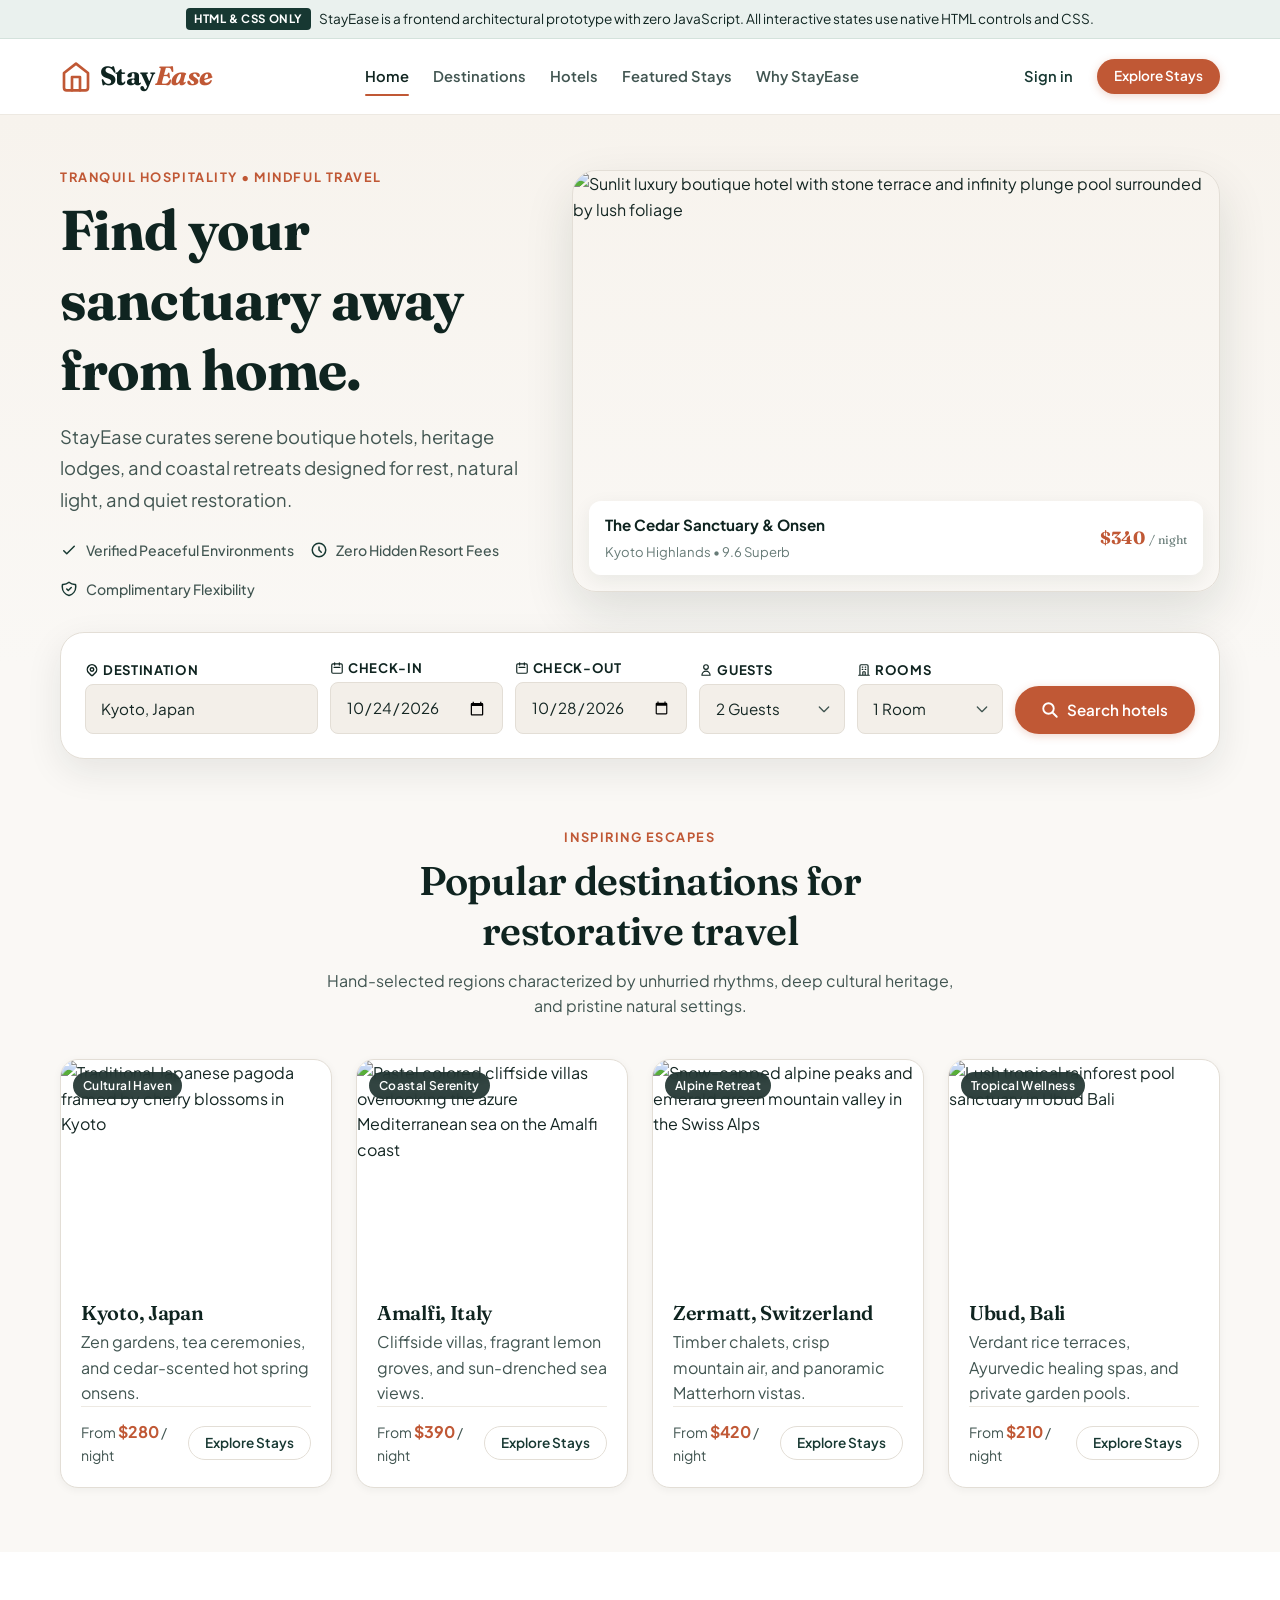
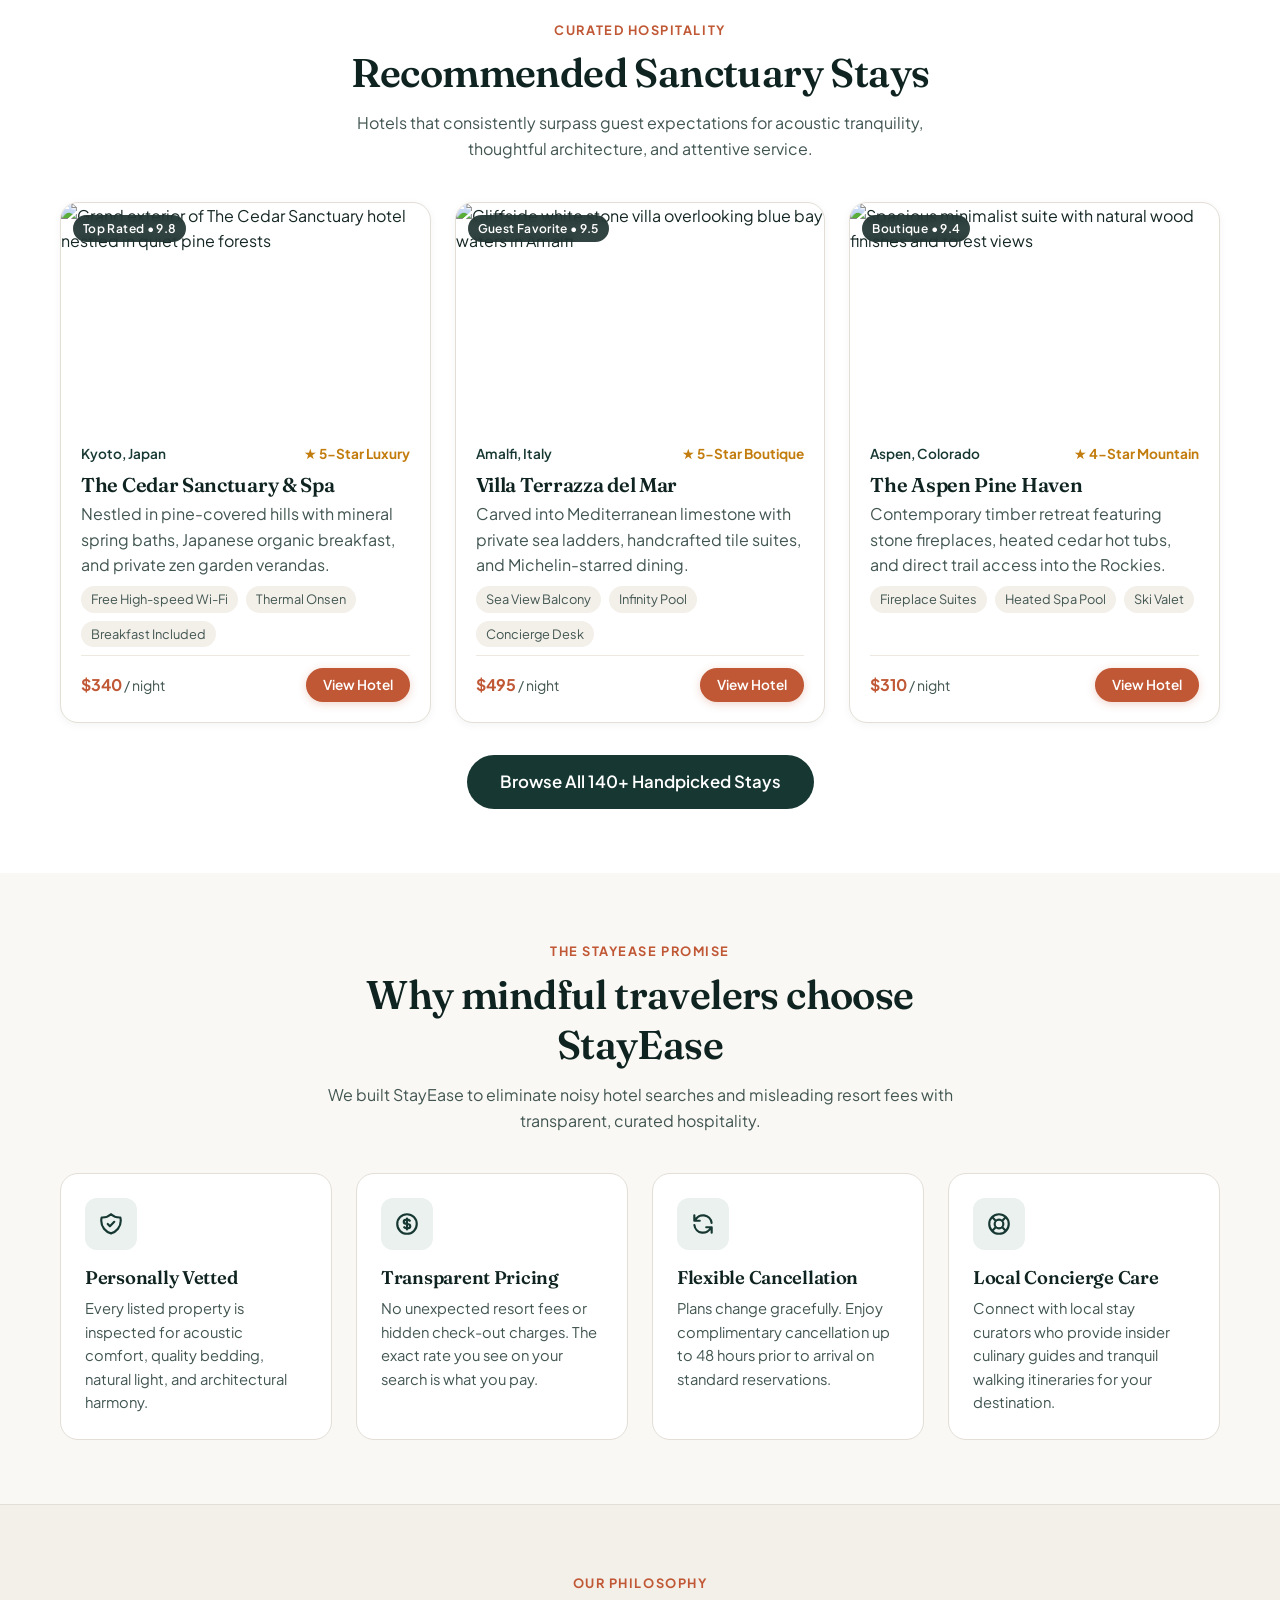
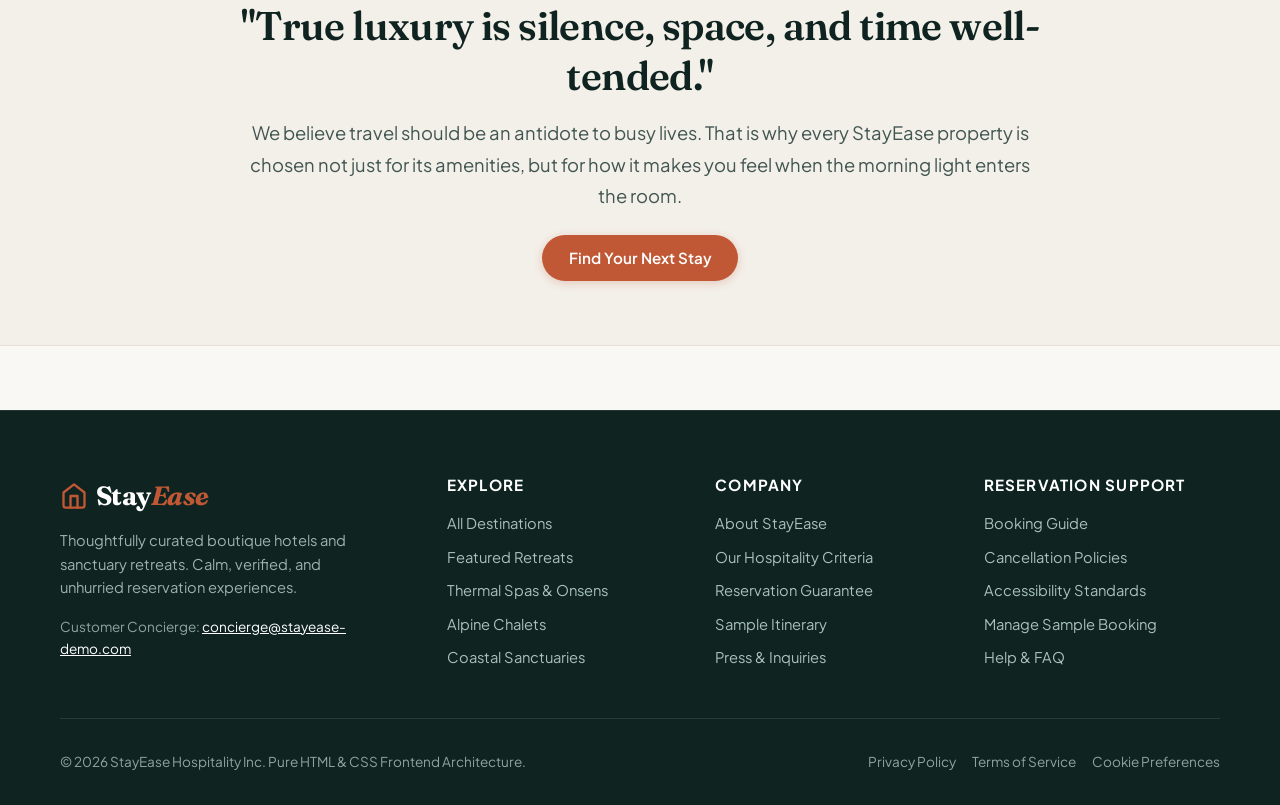
==== index.html @ 13022358 "Initial commit" ====
<!DOCTYPE html>
<html lang="en">
<head>
  <meta charset="UTF-8">
  <meta name="viewport" content="width=device-width, initial-scale=1.0">
  <title>StayEase | Handcrafted Hotel Reservations &amp; Sanctuary Stays</title>
  <meta name="description" content="Discover handpicked boutique hotels and tranquil retreats worldwide with StayEase. Transparent pricing, serene spaces, and effortless booking.">
  <link rel="stylesheet" href="styles.css">
</head>
<body>

  <!-- Static Prototype Demonstration Banner -->
  <aside class="demo-banner" aria-label="Prototype announcement">
    <div class="demo-banner-content">
      <span class="demo-tag">HTML &amp; CSS Only</span>
      <span>StayEase is a frontend architectural prototype with zero JavaScript. All interactive states use native HTML controls and CSS.</span>
    </div>
  </aside>

  <!-- Site Header -->
  <header class="site-header">
    <div class="container header-container">
      <a href="index.html" class="brand-logo" aria-label="StayEase Home">
        <svg xmlns="http://www.w3.org/2000/svg" viewBox="0 0 24 24" fill="none" stroke="currentColor" stroke-width="2" stroke-linecap="round" stroke-linejoin="round" aria-hidden="true">
          <path d="M3 9l9-7 9 7v11a2 2 0 0 1-2 2H5a2 2 0 0 1-2-2z"></path>
          <polyline points="9 22 9 12 15 12 15 22"></polyline>
        </svg>
        <span>Stay<span>Ease</span></span>
      </a>

      <nav class="site-nav" aria-label="Main Navigation">
        <a href="index.html" class="active" aria-current="page">Home</a>
        <a href="results.html">Destinations</a>
        <a href="results.html">Hotels</a>
        <a href="#popular-stays">Featured Stays</a>
        <a href="#why-stayease">Why StayEase</a>
      </nav>

      <div class="header-actions">
        <a href="#signin" class="sign-in-link">Sign in</a>
        <a href="results.html" class="btn btn-primary btn-sm">Explore Stays</a>
      </div>
    </div>
  </header>

  <main id="main-content">
    <!-- Hero Section -->
    <section class="hero" aria-labelledby="hero-title">
      <div class="container">
        <div class="hero-grid">
          <div class="hero-content">
            <span class="eyebrow">Tranquil Hospitality &bull; Mindful Travel</span>
            <h1 id="hero-title">Find your sanctuary away from home.</h1>
            <p class="lead">
              StayEase curates serene boutique hotels, heritage lodges, and coastal retreats designed for rest, natural light, and quiet restoration.
            </p>

            <div class="hero-badges">
              <div class="hero-badge-item">
                <svg xmlns="http://www.w3.org/2000/svg" fill="none" viewBox="0 0 24 24" stroke="currentColor" stroke-width="2" aria-hidden="true">
                  <path stroke-linecap="round" stroke-linejoin="round" d="M5 13l4 4L19 7" />
                </svg>
                <span>Verified Peaceful Environments</span>
              </div>
              <div class="hero-badge-item">
                <svg xmlns="http://www.w3.org/2000/svg" fill="none" viewBox="0 0 24 24" stroke="currentColor" stroke-width="2" aria-hidden="true">
                  <path stroke-linecap="round" stroke-linejoin="round" d="M12 8v4l3 3m6-3a9 9 0 11-18 0 9 9 0 0118 0z" />
                </svg>
                <span>Zero Hidden Resort Fees</span>
              </div>
              <div class="hero-badge-item">
                <svg xmlns="http://www.w3.org/2000/svg" fill="none" viewBox="0 0 24 24" stroke="currentColor" stroke-width="2" aria-hidden="true">
                  <path stroke-linecap="round" stroke-linejoin="round" d="M9 12l2 2 4-4m5.618-4.016A11.955 11.955 0 0112 2.944a11.955 11.955 0 01-8.618 3.04A12.02 12.02 0 003 9c0 5.591 3.824 10.29 9 11.622 5.176-1.332 9-6.03 9-11.622 0-1.042-.133-2.052-.382-3.016z" />
                </svg>
                <span>Complimentary Flexibility</span>
              </div>
            </div>
          </div>

          <div class="hero-media">
            <figure class="hero-image-frame">
              <img src="https://images.unsplash.com/photo-1566073771259-6a8506099945?auto=format&fit=crop&w=1200&q=80" alt="Sunlit luxury boutique hotel with stone terrace and infinity plunge pool surrounded by lush foliage" width="800" height="520">
              <figcaption class="hero-image-card">
                <div>
                  <strong>The Cedar Sanctuary &amp; Onsen</strong>
                  <span>Kyoto Highlands &bull; 9.6 Superb</span>
                </div>
                <div class="price">
                  $340 <small style="font-size: 0.75rem; font-weight: normal; color: var(--color-text-muted);">/ night</small>
                </div>
              </figcaption>
            </figure>
          </div>
        </div>
      </div>
    </section>

    <!-- Search Form Widget -->
    <section class="container search-widget-wrapper" aria-label="Hotel search">
      <div class="search-box">
        <form action="results.html" method="get">
          <div class="search-form-grid">
            
            <!-- Destination Field -->
            <div class="form-group">
              <label for="search-destination">
                <svg width="14" height="14" fill="none" stroke="currentColor" viewBox="0 0 24 24" aria-hidden="true">
                  <path stroke-linecap="round" stroke-linejoin="round" stroke-width="2.5" d="M17.657 16.657L13.414 20.9a1.998 1.998 0 01-2.827 0l-4.244-4.243a8 8 0 1111.314 0z"/>
                  <path stroke-linecap="round" stroke-linejoin="round" stroke-width="2.5" d="M15 11a3 3 0 11-6 0 3 3 0 016 0z"/>
                </svg>
                Destination
              </label>
              <input type="text" id="search-destination" name="destination" class="form-control" placeholder="e.g. Kyoto, Japan" value="Kyoto, Japan" required>
            </div>

            <!-- Check-in Date -->
            <div class="form-group">
              <label for="search-checkin">
                <svg width="14" height="14" fill="none" stroke="currentColor" viewBox="0 0 24 24" aria-hidden="true">
                  <path stroke-linecap="round" stroke-linejoin="round" stroke-width="2" d="M8 7V3m8 4V3m-9 8h10M5 21h14a2 2 0 002-2V7a2 2 0 00-2-2H5a2 2 0 00-2 2v12a2 2 0 002 2z"/>
                </svg>
                Check-in
              </label>
              <input type="date" id="search-checkin" name="checkin" class="form-control" value="2026-10-24" required>
            </div>

            <!-- Check-out Date -->
            <div class="form-group">
              <label for="search-checkout">
                <svg width="14" height="14" fill="none" stroke="currentColor" viewBox="0 0 24 24" aria-hidden="true">
                  <path stroke-linecap="round" stroke-linejoin="round" stroke-width="2" d="M8 7V3m8 4V3m-9 8h10M5 21h14a2 2 0 002-2V7a2 2 0 00-2-2H5a2 2 0 00-2 2v12a2 2 0 002 2z"/>
                </svg>
                Check-out
              </label>
              <input type="date" id="search-checkout" name="checkout" class="form-control" value="2026-10-28" required>
            </div>

            <!-- Guests -->
            <div class="form-group">
              <label for="search-guests">
                <svg width="14" height="14" fill="none" stroke="currentColor" viewBox="0 0 24 24" aria-hidden="true">
                  <path stroke-linecap="round" stroke-linejoin="round" stroke-width="2" d="M16 7a4 4 0 11-8 0 4 4 0 018 0zM12 14a7 7 0 00-7 7h14a7 7 0 00-7-7z"/>
                </svg>
                Guests
              </label>
              <select id="search-guests" name="guests" class="form-control">
                <option value="1">1 Guest</option>
                <option value="2" selected>2 Guests</option>
                <option value="3">3 Guests</option>
                <option value="4">4+ Guests</option>
              </select>
            </div>

            <!-- Rooms -->
            <div class="form-group">
              <label for="search-rooms">
                <svg width="14" height="14" fill="none" stroke="currentColor" viewBox="0 0 24 24" aria-hidden="true">
                  <path stroke-linecap="round" stroke-linejoin="round" stroke-width="2" d="M19 21V5a2 2 0 00-2-2H7a2 2 0 00-2 2v16m14 0h2m-2 0h-5m-9 0H3m2 0h5M9 7h1m-1 4h1m4-4h1m-1 4h1m-5 10v-5a1 1 0 011-1h2a1 1 0 011 1v5m-4 0h4"/>
                </svg>
                Rooms
              </label>
              <select id="search-rooms" name="rooms" class="form-control">
                <option value="1" selected>1 Room</option>
                <option value="2">2 Rooms</option>
                <option value="3">3+ Rooms</option>
              </select>
            </div>

            <!-- Submit CTA -->
            <div class="form-group">
              <span class="sr-only">Submit Search</span>
              <button type="submit" class="btn btn-primary btn-block" style="height: 48px;">
                <svg width="18" height="18" fill="none" stroke="currentColor" viewBox="0 0 24 24" aria-hidden="true">
                  <path stroke-linecap="round" stroke-linejoin="round" stroke-width="2.5" d="M21 21l-6-6m2-5a7 7 0 11-14 0 7 7 0 0114 0z"/>
                </svg>
                <span>Search hotels</span>
              </button>
            </div>

          </div>
        </form>
      </div>
    </section>

    <!-- Featured Destinations Section -->
    <section class="section" aria-labelledby="destinations-title">
      <div class="container">
        <header class="section-header">
          <span class="eyebrow">Inspiring Escapes</span>
          <h2 id="destinations-title">Popular destinations for restorative travel</h2>
          <p>Hand-selected regions characterized by unhurried rhythms, deep cultural heritage, and pristine natural settings.</p>
        </header>

        <div class="cards-grid-4">
          <!-- Destination 1: Kyoto -->
          <article class="destination-card">
            <div class="destination-card-media">
              <img src="https://images.unsplash.com/photo-1503899036084-c55cdd92da26?auto=format&fit=crop&w=700&q=80" alt="Traditional Japanese pagoda framed by cherry blossoms in Kyoto" loading="lazy">
              <span class="badge-tag">Cultural Haven</span>
            </div>
            <div class="destination-card-body">
              <h3>Kyoto, Japan</h3>
              <p>Zen gardens, tea ceremonies, and cedar-scented hot spring onsens.</p>
              <div class="destination-card-meta">
                <span class="avg-price">From <strong>$280</strong> / night</span>
                <a href="results.html" class="btn btn-outline btn-sm">Explore Stays</a>
              </div>
            </div>
          </article>

          <!-- Destination 2: Amalfi Coast -->
          <article class="destination-card">
            <div class="destination-card-media">
              <img src="https://images.unsplash.com/photo-1533105079780-92b9be482077?auto=format&fit=crop&w=700&q=80" alt="Pastel colored cliffside villas overlooking the azure Mediterranean sea on the Amalfi coast" loading="lazy">
              <span class="badge-tag">Coastal Serenity</span>
            </div>
            <div class="destination-card-body">
              <h3>Amalfi, Italy</h3>
              <p>Cliffside villas, fragrant lemon groves, and sun-drenched sea views.</p>
              <div class="destination-card-meta">
                <span class="avg-price">From <strong>$390</strong> / night</span>
                <a href="results.html" class="btn btn-outline btn-sm">Explore Stays</a>
              </div>
            </div>
          </article>

          <!-- Destination 3: Swiss Alps -->
          <article class="destination-card">
            <div class="destination-card-media">
              <img src="https://images.unsplash.com/photo-1530122037265-a5f1f91d3b99?auto=format&fit=crop&w=700&q=80" alt="Snow-capped alpine peaks and emerald green mountain valley in the Swiss Alps" loading="lazy">
              <span class="badge-tag">Alpine Retreat</span>
            </div>
            <div class="destination-card-body">
              <h3>Zermatt, Switzerland</h3>
              <p>Timber chalets, crisp mountain air, and panoramic Matterhorn vistas.</p>
              <div class="destination-card-meta">
                <span class="avg-price">From <strong>$420</strong> / night</span>
                <a href="results.html" class="btn btn-outline btn-sm">Explore Stays</a>
              </div>
            </div>
          </article>

          <!-- Destination 4: Bali -->
          <article class="destination-card">
            <div class="destination-card-media">
              <img src="https://images.unsplash.com/photo-1537996194471-e657df975ab4?auto=format&fit=crop&w=700&q=80" alt="Lush tropical rainforest pool sanctuary in Ubud Bali" loading="lazy">
              <span class="badge-tag">Tropical Wellness</span>
            </div>
            <div class="destination-card-body">
              <h3>Ubud, Bali</h3>
              <p>Verdant rice terraces, Ayurvedic healing spas, and private garden pools.</p>
              <div class="destination-card-meta">
                <span class="avg-price">From <strong>$210</strong> / night</span>
                <a href="results.html" class="btn btn-outline btn-sm">Explore Stays</a>
              </div>
            </div>
          </article>
        </div>
      </div>
    </section>

    <!-- Popular Stays Section -->
    <section class="section" id="popular-stays" style="background-color: var(--color-surface);" aria-labelledby="stays-title">
      <div class="container">
        <header class="section-header">
          <span class="eyebrow">Curated Hospitality</span>
          <h2 id="stays-title">Recommended Sanctuary Stays</h2>
          <p>Hotels that consistently surpass guest expectations for acoustic tranquility, thoughtful architecture, and attentive service.</p>
        </header>

        <div class="cards-grid">
          <!-- Hotel 1 -->
          <article class="destination-card">
            <div class="destination-card-media">
              <img src="https://images.unsplash.com/photo-1542314831-068cd1dbfeeb?auto=format&fit=crop&w=800&q=80" alt="Grand exterior of The Cedar Sanctuary hotel nestled in quiet pine forests" loading="lazy">
              <span class="badge-tag">Top Rated &bull; 9.8</span>
            </div>
            <div class="destination-card-body">
              <div style="display: flex; justify-content: space-between; align-items: baseline; margin-bottom: 0.5rem;">
                <span style="font-size: 0.85rem; color: var(--color-brand-primary); font-weight: 600;">Kyoto, Japan</span>
                <span style="font-size: 0.85rem; color: var(--color-star); font-weight: 700;">&#9733; 5-Star Luxury</span>
              </div>
              <h3>The Cedar Sanctuary &amp; Spa</h3>
              <p>Nestled in pine-covered hills with mineral spring baths, Japanese organic breakfast, and private zen garden verandas.</p>
              <div class="amenities-pills">
                <span class="amenity-pill">Free High-speed Wi-Fi</span>
                <span class="amenity-pill">Thermal Onsen</span>
                <span class="amenity-pill">Breakfast Included</span>
              </div>
              <div class="destination-card-meta">
                <span class="avg-price"><strong>$340</strong> / night</span>
                <a href="hotel.html" class="btn btn-primary btn-sm">View Hotel</a>
              </div>
            </div>
          </article>

          <!-- Hotel 2 -->
          <article class="destination-card">
            <div class="destination-card-media">
              <img src="https://images.unsplash.com/photo-1571896349842-33c89424de2d?auto=format&fit=crop&w=800&q=80" alt="Cliffside white stone villa overlooking blue bay waters in Amalfi" loading="lazy">
              <span class="badge-tag">Guest Favorite &bull; 9.5</span>
            </div>
            <div class="destination-card-body">
              <div style="display: flex; justify-content: space-between; align-items: baseline; margin-bottom: 0.5rem;">
                <span style="font-size: 0.85rem; color: var(--color-brand-primary); font-weight: 600;">Amalfi, Italy</span>
                <span style="font-size: 0.85rem; color: var(--color-star); font-weight: 700;">&#9733; 5-Star Boutique</span>
              </div>
              <h3>Villa Terrazza del Mar</h3>
              <p>Carved into Mediterranean limestone with private sea ladders, handcrafted tile suites, and Michelin-starred dining.</p>
              <div class="amenities-pills">
                <span class="amenity-pill">Sea View Balcony</span>
                <span class="amenity-pill">Infinity Pool</span>
                <span class="amenity-pill">Concierge Desk</span>
              </div>
              <div class="destination-card-meta">
                <span class="avg-price"><strong>$495</strong> / night</span>
                <a href="hotel.html" class="btn btn-primary btn-sm">View Hotel</a>
              </div>
            </div>
          </article>

          <!-- Hotel 3 -->
          <article class="destination-card">
            <div class="destination-card-media">
              <img src="https://images.unsplash.com/photo-1582719478250-c89cae4dc85b?auto=format&fit=crop&w=800&q=80" alt="Spacious minimalist suite with natural wood finishes and forest views" loading="lazy">
              <span class="badge-tag">Boutique &bull; 9.4</span>
            </div>
            <div class="destination-card-body">
              <div style="display: flex; justify-content: space-between; align-items: baseline; margin-bottom: 0.5rem;">
                <span style="font-size: 0.85rem; color: var(--color-brand-primary); font-weight: 600;">Aspen, Colorado</span>
                <span style="font-size: 0.85rem; color: var(--color-star); font-weight: 700;">&#9733; 4-Star Mountain</span>
              </div>
              <h3>The Aspen Pine Haven</h3>
              <p>Contemporary timber retreat featuring stone fireplaces, heated cedar hot tubs, and direct trail access into the Rockies.</p>
              <div class="amenities-pills">
                <span class="amenity-pill">Fireplace Suites</span>
                <span class="amenity-pill">Heated Spa Pool</span>
                <span class="amenity-pill">Ski Valet</span>
              </div>
              <div class="destination-card-meta">
                <span class="avg-price"><strong>$310</strong> / night</span>
                <a href="hotel.html" class="btn btn-primary btn-sm">View Hotel</a>
              </div>
            </div>
          </article>
        </div>

        <div style="text-align: center; margin-top: var(--space-8);">
          <a href="results.html" class="btn btn-forest btn-lg">Browse All 140+ Handpicked Stays</a>
        </div>
      </div>
    </section>

    <!-- Why Book with StayEase Section -->
    <section class="section" id="why-stayease" aria-labelledby="why-title">
      <div class="container">
        <header class="section-header">
          <span class="eyebrow">The StayEase Promise</span>
          <h2 id="why-title">Why mindful travelers choose StayEase</h2>
          <p>We built StayEase to eliminate noisy hotel searches and misleading resort fees with transparent, curated hospitality.</p>
        </header>

        <div class="feature-grid">
          <!-- Feature 1 -->
          <div class="feature-card">
            <div class="feature-icon-wrapper" aria-hidden="true">
              <svg xmlns="http://www.w3.org/2000/svg" fill="none" viewBox="0 0 24 24" stroke="currentColor">
                <path stroke-linecap="round" stroke-linejoin="round" stroke-width="2" d="M9 12l2 2 4-4m5.618-4.016A11.955 11.955 0 0112 2.944a11.955 11.955 0 01-8.618 3.04A12.02 12.02 0 003 9c0 5.591 3.824 10.29 9 11.622 5.176-1.332 9-6.03 9-11.622 0-1.042-.133-2.052-.382-3.016z" />
              </svg>
            </div>
            <h3>Personally Vetted</h3>
            <p>Every listed property is inspected for acoustic comfort, quality bedding, natural light, and architectural harmony.</p>
          </div>

          <!-- Feature 2 -->
          <div class="feature-card">
            <div class="feature-icon-wrapper" aria-hidden="true">
              <svg xmlns="http://www.w3.org/2000/svg" fill="none" viewBox="0 0 24 24" stroke="currentColor">
                <path stroke-linecap="round" stroke-linejoin="round" stroke-width="2" d="M12 8c-1.657 0-3 .895-3 2s1.343 2 3 2 3 .895 3 2-1.343 2-3 2m0-8c1.11 0 2.08.402 2.599 1M12 8V7m0 1v8m0 0v1m0-1c-1.11 0-2.08-.402-2.599-1M21 12a9 9 0 11-18 0 9 9 0 0118 0z" />
              </svg>
            </div>
            <h3>Transparent Pricing</h3>
            <p>No unexpected resort fees or hidden check-out charges. The exact rate you see on your search is what you pay.</p>
          </div>

          <!-- Feature 3 -->
          <div class="feature-card">
            <div class="feature-icon-wrapper" aria-hidden="true">
              <svg xmlns="http://www.w3.org/2000/svg" fill="none" viewBox="0 0 24 24" stroke="currentColor">
                <path stroke-linecap="round" stroke-linejoin="round" stroke-width="2" d="M4 4v5h.582m15.356 2A8.001 8.001 0 004.582 9m0 0H9m11 11v-5h-.581m0 0a8.003 8.003 0 01-15.357-2m15.357 2H15" />
              </svg>
            </div>
            <h3>Flexible Cancellation</h3>
            <p>Plans change gracefully. Enjoy complimentary cancellation up to 48 hours prior to arrival on standard reservations.</p>
          </div>

          <!-- Feature 4 -->
          <div class="feature-card">
            <div class="feature-icon-wrapper" aria-hidden="true">
              <svg xmlns="http://www.w3.org/2000/svg" fill="none" viewBox="0 0 24 24" stroke="currentColor">
                <path stroke-linecap="round" stroke-linejoin="round" stroke-width="2" d="M18.364 5.636l-3.536 3.536m0 5.656l3.536 3.536M9.172 9.172L5.636 5.636m3.536 9.192l-3.536 3.536M21 12a9 9 0 11-18 0 9 9 0 0118 0zm-5 0a4 4 0 11-8 0 4 4 0 018 0z" />
              </svg>
            </div>
            <h3>Local Concierge Care</h3>
            <p>Connect with local stay curators who provide insider culinary guides and tranquil walking itineraries for your destination.</p>
          </div>
        </div>
      </div>
    </section>

    <!-- Travel Philosophy Banner -->
    <section class="section" style="background-color: var(--color-surface-subtle); border-top: 1px solid var(--color-border); border-bottom: 1px solid var(--color-border);">
      <div class="container container-narrow" style="text-align: center;">
        <span class="eyebrow">Our Philosophy</span>
        <h2 style="margin-bottom: var(--space-4);">"True luxury is silence, space, and time well-tended."</h2>
        <p class="lead" style="margin-bottom: var(--space-6);">
          We believe travel should be an antidote to busy lives. That is why every StayEase property is chosen not just for its amenities, but for how it makes you feel when the morning light enters the room.
        </p>
        <a href="results.html" class="btn btn-primary">Find Your Next Stay</a>
      </div>
    </section>

  </main>

  <!-- Site Footer -->
  <footer class="site-footer">
    <div class="container">
      <div class="footer-grid">
        <!-- Brand Summary -->
        <div class="footer-brand">
          <a href="index.html" class="brand-logo" style="color: #fff;">
            <svg xmlns="http://www.w3.org/2000/svg" viewBox="0 0 24 24" fill="none" stroke="currentColor" stroke-width="2" stroke-linecap="round" stroke-linejoin="round" style="width:28px; height:28px; color: var(--color-accent);" aria-hidden="true">
              <path d="M3 9l9-7 9 7v11a2 2 0 0 1-2 2H5a2 2 0 0 1-2-2z"></path>
              <polyline points="9 22 9 12 15 12 15 22"></polyline>
            </svg>
            <span>Stay<span>Ease</span></span>
          </a>
          <p>Thoughtfully curated boutique hotels and sanctuary retreats. Calm, verified, and unhurried reservation experiences.</p>
          <div style="margin-top: 1rem; font-size: 0.85rem; color: #8ea5a0;">
            Customer Concierge: <a href="mailto:concierge@stayease-demo.com" style="color: #fff; text-decoration: underline;">concierge@stayease-demo.com</a>
          </div>
        </div>

        <!-- Navigation Columns -->
        <div class="footer-col">
          <h4>Explore</h4>
          <ul class="footer-links">
            <li><a href="results.html">All Destinations</a></li>
            <li><a href="hotel.html">Featured Retreats</a></li>
            <li><a href="results.html">Thermal Spas &amp; Onsens</a></li>
            <li><a href="results.html">Alpine Chalets</a></li>
            <li><a href="results.html">Coastal Sanctuaries</a></li>
          </ul>
        </div>

        <div class="footer-col">
          <h4>Company</h4>
          <ul class="footer-links">
            <li><a href="index.html#why-stayease">About StayEase</a></li>
            <li><a href="index.html#why-stayease">Our Hospitality Criteria</a></li>
            <li><a href="reservation.html">Reservation Guarantee</a></li>
            <li><a href="confirmation.html">Sample Itinerary</a></li>
            <li><a href="mailto:press@stayease-demo.com">Press &amp; Inquiries</a></li>
          </ul>
        </div>

        <div class="footer-col">
          <h4>Reservation Support</h4>
          <ul class="footer-links">
            <li><a href="reservation.html">Booking Guide</a></li>
            <li><a href="hotel.html#policies">Cancellation Policies</a></li>
            <li><a href="#accessibility">Accessibility Standards</a></li>
            <li><a href="confirmation.html">Manage Sample Booking</a></li>
            <li><a href="#help">Help &amp; FAQ</a></li>
          </ul>
        </div>
      </div>

      <div class="footer-bottom">
        <div>
          &copy; 2026 StayEase Hospitality Inc. Pure HTML &amp; CSS Frontend Architecture.
        </div>
        <ul class="footer-bottom-links">
          <li><a href="#privacy">Privacy Policy</a></li>
          <li><a href="#terms">Terms of Service</a></li>
          <li><a href="#cookies">Cookie Preferences</a></li>
        </ul>
      </div>
    </div>
  </footer>

</body>
</html>
---- styles.css ----
/* ==========================================================================
   StayEase Hotel Reservation Website
   Design System & Master Stylesheet (HTML & CSS Only - Zero JavaScript)
   ========================================================================== */

/* --------------------------------------------------------------------------
   1. Google Fonts & CSS Custom Properties
   -------------------------------------------------------------------------- */
@import url('https://fonts.googleapis.com/css2?family=Fraunces:ital,opsz,wght@0,9..144,400;0,9..144,600;0,9..144,700;1,9..144,400&family=Plus+Jakarta+Sans:wght@400;500;600;700&display=swap');

:root {
  /* Brand Palette - Contemporary Warm Hospitality */
  --color-bg: #faf8f5;
  --color-surface: #ffffff;
  --color-surface-subtle: #f3efe9;
  --color-surface-hover: #ede8e0;
  
  /* Text & Primary Brand Colors (Deep Forest Slate) */
  --color-brand-primary: #173832;
  --color-brand-deep: #0f2420;
  --color-brand-light: #2a584f;
  --color-brand-soft: #eaf1ee;
  
  --color-text-primary: #142623;
  --color-text-secondary: #415551;
  --color-text-muted: #677b77;
  --color-text-inverse: #ffffff;
  
  /* Inviting Warm Accent (Terracotta Clay) */
  --color-accent: #c05835;
  --color-accent-hover: #a54625;
  --color-accent-active: #8b371b;
  --color-accent-soft: #fbf2ec;
  --color-accent-border: #f0cfc2;
  
  /* Utility & Functional Colors */
  --color-border: #e3ded6;
  --color-border-subtle: #ede9e2;
  --color-border-strong: #c8c2b7;
  
  --color-star: #c27d0e;
  --color-star-bg: #fdf5e6;
  --color-success: #1e6d42;
  --color-success-bg: #edf8f1;
  --color-info: #1b536b;
  --color-info-bg: #eef6fa;
  
  /* Typography Tokens */
  --font-serif: 'Fraunces', Georgia, serif;
  --font-sans: 'Plus Jakarta Sans', system-ui, -apple-system, BlinkMacSystemFont, "Segoe UI", Roboto, sans-serif;
  
  /* Spacing Scale */
  --space-1: 0.25rem;  /* 4px */
  --space-2: 0.5rem;   /* 8px */
  --space-3: 0.75rem;  /* 12px */
  --space-4: 1rem;     /* 16px */
  --space-5: 1.25rem;  /* 20px */
  --space-6: 1.5rem;   /* 24px */
  --space-8: 2rem;     /* 32px */
  --space-10: 2.5rem;  /* 40px */
  --space-12: 3rem;    /* 48px */
  --space-16: 4rem;    /* 64px */
  --space-20: 5rem;    /* 80px */
  
  /* Border Radii */
  --radius-xs: 4px;
  --radius-sm: 8px;
  --radius-md: 12px;
  --radius-lg: 18px;
  --radius-xl: 24px;
  --radius-pill: 9999px;
  
  /* Shadows */
  --shadow-xs: 0 1px 2px rgba(19, 38, 35, 0.04);
  --shadow-sm: 0 2px 8px rgba(19, 38, 35, 0.05);
  --shadow-md: 0 6px 20px rgba(19, 38, 35, 0.07);
  --shadow-lg: 0 12px 36px rgba(19, 38, 35, 0.09);
  --shadow-xl: 0 20px 50px rgba(19, 38, 35, 0.12);
  
  /* Transitions */
  --transition-fast: 150ms cubic-bezier(0.4, 0, 0.2, 1);
  --transition-normal: 250ms cubic-bezier(0.4, 0, 0.2, 1);
  --transition-bounce: 300ms cubic-bezier(0.34, 1.56, 0.64, 1);
  
  /* Container widths */
  --container-max: 1200px;
  --container-narrow: 840px;
}

/* --------------------------------------------------------------------------
   2. Reset & Base HTML Styling
   -------------------------------------------------------------------------- */
*, *::before, *::after {
  box-sizing: border-box;
  margin: 0;
  padding: 0;
}

html {
  font-family: var(--font-sans);
  font-size: 16px;
  line-height: 1.6;
  color: var(--color-text-primary);
  background-color: var(--color-bg);
  scroll-behavior: smooth;
  -webkit-font-smoothing: antialiased;
  -moz-osx-font-smoothing: grayscale;
}

body {
  min-height: 100vh;
  display: flex;
  flex-direction: column;
  overflow-x: hidden;
}

main {
  flex: 1 0 auto;
}

img, svg {
  display: block;
  max-width: 100%;
  height: auto;
}

a {
  color: inherit;
  text-decoration: none;
  transition: color var(--transition-fast);
}

button, input, select, textarea {
  font: inherit;
  color: inherit;
}

/* Accessible Keyboard Focus Indicators */
:focus-visible {
  outline: 3px solid var(--color-brand-light);
  outline-offset: 3px;
  border-radius: var(--radius-xs);
}

/* Screen Reader Utility */
.sr-only {
  position: absolute;
  width: 1px;
  height: 1px;
  padding: 0;
  margin: -1px;
  overflow: hidden;
  clip: rect(0, 0, 0, 0);
  white-space: nowrap;
  border-width: 0;
}

/* --------------------------------------------------------------------------
   3. Typography Utilities & Headings
   -------------------------------------------------------------------------- */
h1, h2, h3, h4 {
  font-family: var(--font-serif);
  color: var(--color-brand-deep);
  font-weight: 600;
  line-height: 1.25;
  letter-spacing: -0.015em;
}

h1 {
  font-size: clamp(2.2rem, 4vw + 1rem, 3.5rem);
  font-weight: 700;
}

h2 {
  font-size: clamp(1.75rem, 2.5vw + 0.5rem, 2.5rem);
}

h3 {
  font-size: clamp(1.25rem, 1.5vw + 0.5rem, 1.75rem);
}

h4 {
  font-size: 1.15rem;
}

p {
  color: var(--color-text-secondary);
  font-size: 1rem;
}

.lead {
  font-size: 1.15rem;
  line-height: 1.7;
  color: var(--color-text-secondary);
}

.text-muted {
  color: var(--color-text-muted);
}

.eyebrow {
  display: inline-block;
  font-family: var(--font-sans);
  font-size: 0.8rem;
  font-weight: 700;
  text-transform: uppercase;
  letter-spacing: 0.12em;
  color: var(--color-accent);
  margin-bottom: var(--space-2);
}

/* --------------------------------------------------------------------------
   4. Layout Containers
   -------------------------------------------------------------------------- */
.container {
  width: 100%;
  max-width: var(--container-max);
  margin-left: auto;
  margin-right: auto;
  padding-left: var(--space-5);
  padding-right: var(--space-5);
}

.container-narrow {
  width: 100%;
  max-width: var(--container-narrow);
  margin-left: auto;
  margin-right: auto;
  padding-left: var(--space-5);
  padding-right: var(--space-5);
}

.section {
  padding-top: var(--space-12);
  padding-bottom: var(--space-12);
}

@media (min-width: 768px) {
  .section {
    padding-top: var(--space-16);
    padding-bottom: var(--space-16);
  }
}

.section-header {
  text-align: center;
  max-width: 640px;
  margin: 0 auto var(--space-10);
}

.section-header h2 {
  margin-bottom: var(--space-3);
}

/* --------------------------------------------------------------------------
   5. Buttons & Links
   -------------------------------------------------------------------------- */
.btn {
  display: inline-flex;
  align-items: center;
  justify-content: center;
  gap: var(--space-2);
  padding: 0.8rem 1.6rem;
  font-family: var(--font-sans);
  font-size: 0.95rem;
  font-weight: 600;
  line-height: 1.2;
  border-radius: var(--radius-pill);
  border: 1px solid transparent;
  cursor: pointer;
  text-align: center;
  white-space: nowrap;
  transition: all var(--transition-fast);
  text-decoration: none;
}

.btn-primary {
  background-color: var(--color-accent);
  color: var(--color-text-inverse);
  box-shadow: 0 2px 8px rgba(192, 88, 53, 0.25);
}

.btn-primary:hover {
  background-color: var(--color-accent-hover);
  box-shadow: 0 4px 14px rgba(192, 88, 53, 0.35);
  transform: translateY(-1px);
}

.btn-primary:active {
  background-color: var(--color-accent-active);
  transform: translateY(0);
}

.btn-forest {
  background-color: var(--color-brand-primary);
  color: var(--color-text-inverse);
}

.btn-forest:hover {
  background-color: var(--color-brand-deep);
  transform: translateY(-1px);
}

.btn-outline {
  background-color: transparent;
  border-color: var(--color-border);
  color: var(--color-brand-primary);
}

.btn-outline:hover {
  background-color: var(--color-surface-subtle);
  border-color: var(--color-brand-primary);
  color: var(--color-brand-primary);
}

.btn-sm {
  padding: 0.5rem 1rem;
  font-size: 0.85rem;
}

.btn-lg {
  padding: 1rem 2rem;
  font-size: 1.05rem;
}

.btn-block {
  width: 100%;
}

/* --------------------------------------------------------------------------
   6. Prototype Demonstration Notice Banner
   -------------------------------------------------------------------------- */
.demo-banner {
  background-color: var(--color-brand-soft);
  border-bottom: 1px solid #d4e2dc;
  padding: var(--space-2) var(--space-4);
  font-size: 0.85rem;
  color: var(--color-brand-deep);
  text-align: center;
}

.demo-banner-content {
  display: flex;
  align-items: center;
  justify-content: center;
  gap: var(--space-2);
  flex-wrap: wrap;
}

.demo-tag {
  display: inline-block;
  background-color: var(--color-brand-primary);
  color: #fff;
  font-weight: 700;
  font-size: 0.72rem;
  padding: 2px 8px;
  border-radius: var(--radius-xs);
  text-transform: uppercase;
  letter-spacing: 0.05em;
}

/* --------------------------------------------------------------------------
   7. Site Header & Navigation
   -------------------------------------------------------------------------- */
.site-header {
  background-color: var(--color-surface);
  border-bottom: 1px solid var(--color-border-subtle);
  position: sticky;
  top: 0;
  z-index: 100;
  backdrop-filter: blur(8px);
}

.header-container {
  display: flex;
  align-items: center;
  justify-content: space-between;
  padding-top: var(--space-4);
  padding-bottom: var(--space-4);
  gap: var(--space-4);
  flex-wrap: wrap;
}

.brand-logo {
  display: flex;
  align-items: center;
  gap: var(--space-2);
  font-family: var(--font-serif);
  font-size: 1.65rem;
  font-weight: 700;
  color: var(--color-brand-deep);
  text-decoration: none;
  letter-spacing: -0.02em;
}

.brand-logo svg {
  width: 32px;
  height: 32px;
  color: var(--color-accent);
}

.brand-logo span span {
  color: var(--color-accent);
  font-style: italic;
  font-family: var(--font-serif);
}

.site-nav {
  display: flex;
  align-items: center;
  gap: var(--space-6);
  flex-wrap: wrap;
}

.site-nav a {
  font-weight: 600;
  font-size: 0.92rem;
  color: var(--color-text-secondary);
  padding: var(--space-1) 0;
  position: relative;
}

.site-nav a:hover {
  color: var(--color-brand-deep);
}

.site-nav a.active {
  color: var(--color-brand-deep);
}

.site-nav a.active::after {
  content: '';
  position: absolute;
  bottom: -4px;
  left: 0;
  right: 0;
  height: 2px;
  background-color: var(--color-accent);
  border-radius: var(--radius-pill);
}

.header-actions {
  display: flex;
  align-items: center;
  gap: var(--space-3);
  flex-wrap: wrap;
}

.header-actions .sign-in-link {
  font-weight: 600;
  font-size: 0.92rem;
  color: var(--color-brand-primary);
  padding: var(--space-2) var(--space-3);
}

.header-actions .sign-in-link:hover {
  color: var(--color-accent);
}

/* --------------------------------------------------------------------------
   8. Hero Section & Booking Bar
   -------------------------------------------------------------------------- */
.hero {
  position: relative;
  background: linear-gradient(180deg, #f7f3ed 0%, var(--color-bg) 100%);
  padding: var(--space-12) 0 var(--space-16);
  overflow: hidden;
}

.hero-grid {
  display: grid;
  grid-template-columns: 1fr;
  gap: var(--space-8);
  align-items: center;
}

@media (min-width: 992px) {
  .hero-grid {
    grid-template-columns: 1.15fr 0.85fr;
    gap: var(--space-10);
  }
}

.hero-content h1 {
  margin-bottom: var(--space-4);
  color: var(--color-brand-deep);
}

.hero-content p {
  margin-bottom: var(--space-6);
  font-size: 1.15rem;
}

.hero-badges {
  display: flex;
  gap: var(--space-4);
  flex-wrap: wrap;
  margin-top: var(--space-6);
}

.hero-badge-item {
  display: flex;
  align-items: center;
  gap: var(--space-2);
  font-size: 0.88rem;
  font-weight: 500;
  color: var(--color-text-secondary);
}

.hero-badge-item svg {
  width: 18px;
  height: 18px;
  color: var(--color-brand-primary);
}

.hero-image-frame {
  position: relative;
  border-radius: var(--radius-xl);
  overflow: hidden;
  box-shadow: var(--shadow-xl);
  border: 1px solid var(--color-border);
}

.hero-image-frame img {
  width: 100%;
  height: 420px;
  object-fit: cover;
  transition: transform 0.6s ease;
}

.hero-image-frame:hover img {
  transform: scale(1.03);
}

.hero-image-card {
  position: absolute;
  bottom: var(--space-4);
  left: var(--space-4);
  right: var(--space-4);
  background: rgba(255, 255, 255, 0.94);
  backdrop-filter: blur(10px);
  padding: var(--space-3) var(--space-4);
  border-radius: var(--radius-md);
  box-shadow: var(--shadow-md);
  display: flex;
  align-items: center;
  justify-content: space-between;
}

.hero-image-card strong {
  display: block;
  font-size: 0.95rem;
  color: var(--color-brand-deep);
}

.hero-image-card span {
  font-size: 0.82rem;
  color: var(--color-text-muted);
}

.hero-image-card .price {
  font-family: var(--font-serif);
  font-weight: 700;
  font-size: 1.1rem;
  color: var(--color-accent);
}

/* --------------------------------------------------------------------------
   9. Native HTML Search Bar Widget
   -------------------------------------------------------------------------- */
.search-widget-wrapper {
  margin-top: calc(-1 * var(--space-8));
  position: relative;
  z-index: 10;
}

.search-box {
  background-color: var(--color-surface);
  border-radius: var(--radius-xl);
  padding: var(--space-6);
  box-shadow: var(--shadow-lg);
  border: 1px solid var(--color-border);
}

.search-form-grid {
  display: grid;
  grid-template-columns: 1fr;
  gap: var(--space-4);
  align-items: end;
}

@media (min-width: 600px) {
  .search-form-grid {
    grid-template-columns: repeat(2, 1fr);
  }
}

@media (min-width: 1024px) {
  .search-form-grid {
    grid-template-columns: 1.6fr 1.1fr 1.1fr 1fr 1fr auto;
    gap: var(--space-3);
  }
}

.form-group {
  display: flex;
  flex-direction: column;
  gap: var(--space-1);
}

.form-group label {
  font-size: 0.82rem;
  font-weight: 700;
  color: var(--color-brand-deep);
  text-transform: uppercase;
  letter-spacing: 0.05em;
  display: flex;
  align-items: center;
  gap: var(--space-1);
}

.form-control {
  width: 100%;
  padding: 0.75rem 0.95rem;
  font-size: 0.95rem;
  background-color: var(--color-surface-subtle);
  border: 1px solid var(--color-border);
  border-radius: var(--radius-sm);
  color: var(--color-text-primary);
  transition: all var(--transition-fast);
}

.form-control:focus {
  background-color: var(--color-surface);
  border-color: var(--color-brand-primary);
  box-shadow: 0 0 0 3px rgba(23, 56, 50, 0.12);
  outline: none;
}

.form-control::placeholder {
  color: var(--color-text-muted);
}

/* Native select styling */
select.form-control {
  appearance: none;
  background-image: url("data:image/svg+xml,%3Csvg xmlns='http://www.w3.org/2000/svg' fill='none' viewBox='0 0 24 24' stroke='%23415551'%3E%3Cpath stroke-linecap='round' stroke-linejoin='round' stroke-width='2' d='M19 9l-7 7-7-7'%3E%3C/path%3E%3C/svg%3E");
  background-repeat: no-repeat;
  background-position: right 0.75rem center;
  background-size: 1rem;
  padding-right: 2.2rem;
  cursor: pointer;
}

/* --------------------------------------------------------------------------
   10. Destinations & Cards Grid
   -------------------------------------------------------------------------- */
.cards-grid {
  display: grid;
  grid-template-columns: 1fr;
  gap: var(--space-6);
}

@media (min-width: 640px) {
  .cards-grid {
    grid-template-columns: repeat(2, 1fr);
  }
}

@media (min-width: 1024px) {
  .cards-grid {
    grid-template-columns: repeat(3, 1fr);
  }
}

.cards-grid-4 {
  display: grid;
  grid-template-columns: 1fr;
  gap: var(--space-6);
}

@media (min-width: 640px) {
  .cards-grid-4 {
    grid-template-columns: repeat(2, 1fr);
  }
}

@media (min-width: 1024px) {
  .cards-grid-4 {
    grid-template-columns: repeat(4, 1fr);
  }
}

.destination-card {
  position: relative;
  border-radius: var(--radius-lg);
  overflow: hidden;
  box-shadow: var(--shadow-sm);
  border: 1px solid var(--color-border);
  background-color: var(--color-surface);
  transition: transform var(--transition-normal), box-shadow var(--transition-normal);
  display: flex;
  flex-direction: column;
}

.destination-card:hover {
  transform: translateY(-4px);
  box-shadow: var(--shadow-lg);
}

.destination-card-media {
  position: relative;
  height: 220px;
  overflow: hidden;
}

.destination-card-media img {
  width: 100%;
  height: 100%;
  object-fit: cover;
  transition: transform 0.5s ease;
}

.destination-card:hover .destination-card-media img {
  transform: scale(1.05);
}

.badge-tag {
  position: absolute;
  top: var(--space-3);
  left: var(--space-3);
  background-color: rgba(15, 36, 32, 0.85);
  backdrop-filter: blur(4px);
  color: #fff;
  font-size: 0.75rem;
  font-weight: 600;
  padding: 4px 10px;
  border-radius: var(--radius-pill);
  letter-spacing: 0.03em;
}

.destination-card-body {
  padding: var(--space-5);
  display: flex;
  flex-direction: column;
  flex-grow: 1;
}

.destination-card-body h3 {
  font-size: 1.25rem;
  margin-bottom: var(--space-1);
}

.destination-card-meta {
  display: flex;
  align-items: center;
  justify-content: space-between;
  margin-top: auto;
  padding-top: var(--space-3);
  border-top: 1px solid var(--color-border-subtle);
}

.destination-card-meta .avg-price {
  font-size: 0.88rem;
  color: var(--color-text-secondary);
}

.destination-card-meta .avg-price strong {
  color: var(--color-accent);
  font-size: 1rem;
}

/* --------------------------------------------------------------------------
   11. Why Book With StayEase Features
   -------------------------------------------------------------------------- */
.feature-grid {
  display: grid;
  grid-template-columns: 1fr;
  gap: var(--space-6);
}

@media (min-width: 640px) {
  .feature-grid {
    grid-template-columns: repeat(2, 1fr);
  }
}

@media (min-width: 1024px) {
  .feature-grid {
    grid-template-columns: repeat(4, 1fr);
  }
}

.feature-card {
  background-color: var(--color-surface);
  border: 1px solid var(--color-border);
  border-radius: var(--radius-lg);
  padding: var(--space-6);
  text-align: left;
  transition: transform var(--transition-fast), border-color var(--transition-fast);
}

.feature-card:hover {
  transform: translateY(-2px);
  border-color: var(--color-border-strong);
}

.feature-icon-wrapper {
  width: 52px;
  height: 52px;
  background-color: var(--color-brand-soft);
  color: var(--color-brand-primary);
  border-radius: var(--radius-md);
  display: flex;
  align-items: center;
  justify-content: center;
  margin-bottom: var(--space-4);
}

.feature-icon-wrapper svg {
  width: 26px;
  height: 26px;
}

.feature-card h3 {
  font-size: 1.15rem;
  margin-bottom: var(--space-2);
}

.feature-card p {
  font-size: 0.92rem;
  line-height: 1.6;
}

/* --------------------------------------------------------------------------
   12. Search Results Page Layout
   -------------------------------------------------------------------------- */
.results-header-bar {
  background-color: var(--color-surface);
  border-bottom: 1px solid var(--color-border);
  padding: var(--space-5) 0;
}

.results-meta-row {
  display: flex;
  align-items: center;
  justify-content: space-between;
  gap: var(--space-4);
  flex-wrap: wrap;
}

.results-summary-text h1 {
  font-size: 1.65rem;
  margin-bottom: var(--space-1);
}

.search-chips {
  display: flex;
  gap: var(--space-2);
  flex-wrap: wrap;
  align-items: center;
}

.chip {
  display: inline-flex;
  align-items: center;
  gap: var(--space-1);
  background-color: var(--color-surface-subtle);
  border: 1px solid var(--color-border);
  border-radius: var(--radius-pill);
  padding: 4px 12px;
  font-size: 0.82rem;
  font-weight: 500;
  color: var(--color-text-secondary);
}

.results-layout {
  display: grid;
  grid-template-columns: 1fr;
  gap: var(--space-8);
  margin-top: var(--space-8);
  align-items: start;
}

@media (min-width: 900px) {
  .results-layout {
    grid-template-columns: 280px 1fr;
  }
}

/* Filter Sidebar Styles */
.filters-sidebar {
  background-color: var(--color-surface);
  border: 1px solid var(--color-border);
  border-radius: var(--radius-lg);
  padding: var(--space-5);
  box-shadow: var(--shadow-xs);
}

.filter-mobile-summary {
  display: none;
}

/* Collapsible filters on mobile via <details> */
details.filter-accordion summary {
  display: flex;
  align-items: center;
  justify-content: space-between;
  padding: var(--space-3) 0;
  font-weight: 700;
  font-size: 0.95rem;
  color: var(--color-brand-deep);
  cursor: pointer;
  list-style: none;
  user-select: none;
}

details.filter-accordion summary::-webkit-details-marker {
  display: none;
}

details.filter-accordion summary::after {
  content: '+';
  font-size: 1.25rem;
  line-height: 1;
  color: var(--color-brand-primary);
  transition: transform var(--transition-fast);
}

details.filter-accordion[open] summary::after {
  content: '−';
}

.filter-section {
  border-bottom: 1px solid var(--color-border-subtle);
  padding-bottom: var(--space-4);
  margin-bottom: var(--space-4);
}

.filter-section:last-of-type {
  border-bottom: none;
  margin-bottom: 0;
  padding-bottom: 0;
}

.filter-title {
  font-family: var(--font-sans);
  font-size: 0.85rem;
  font-weight: 700;
  text-transform: uppercase;
  letter-spacing: 0.05em;
  color: var(--color-brand-deep);
  margin-bottom: var(--space-3);
  display: block;
}

.filter-group {
  display: flex;
  flex-direction: column;
  gap: var(--space-2);
}

.filter-label {
  display: flex;
  align-items: center;
  gap: var(--space-2);
  font-size: 0.9rem;
  color: var(--color-text-secondary);
  cursor: pointer;
  user-select: none;
}

.filter-label:hover {
  color: var(--color-brand-deep);
}

/* Accessible Native Checkbox Styling */
.filter-label input[type="checkbox"],
.filter-label input[type="radio"] {
  appearance: none;
  width: 18px;
  height: 18px;
  border: 1.5px solid var(--color-border-strong);
  border-radius: var(--radius-xs);
  background-color: var(--color-surface);
  cursor: pointer;
  display: grid;
  place-content: center;
  transition: all var(--transition-fast);
}

.filter-label input[type="radio"] {
  border-radius: 50%;
}

.filter-label input[type="checkbox"]:checked,
.filter-label input[type="radio"]:checked {
  background-color: var(--color-brand-primary);
  border-color: var(--color-brand-primary);
}

.filter-label input[type="checkbox"]:checked::before {
  content: "";
  width: 10px;
  height: 6px;
  border-left: 2px solid #fff;
  border-bottom: 2px solid #fff;
  transform: rotate(-45deg) translate(1px, -1px);
}

.filter-label input[type="radio"]:checked::before {
  content: "";
  width: 8px;
  height: 8px;
  background-color: #fff;
  border-radius: 50%;
}

.filter-count {
  margin-left: auto;
  font-size: 0.8rem;
  color: var(--color-text-muted);
}

/* --------------------------------------------------------------------------
   13. Search Results Listings & Hotel Cards
   -------------------------------------------------------------------------- */
.results-controls-row {
  display: flex;
  align-items: center;
  justify-content: space-between;
  gap: var(--space-4);
  margin-bottom: var(--space-5);
  flex-wrap: wrap;
}

.results-count {
  font-size: 0.95rem;
  font-weight: 600;
  color: var(--color-text-secondary);
}

.results-sorting {
  display: flex;
  align-items: center;
  gap: var(--space-2);
}

.results-sorting label {
  font-size: 0.85rem;
  font-weight: 600;
  color: var(--color-brand-deep);
  white-space: nowrap;
}

.results-sorting select {
  padding: 0.45rem 1.8rem 0.45rem 0.85rem;
  font-size: 0.88rem;
  background-color: var(--color-surface);
  border: 1px solid var(--color-border);
  border-radius: var(--radius-pill);
}

.hotel-list {
  display: flex;
  flex-direction: column;
  gap: var(--space-5);
}

.hotel-card {
  background-color: var(--color-surface);
  border: 1px solid var(--color-border);
  border-radius: var(--radius-lg);
  overflow: hidden;
  box-shadow: var(--shadow-xs);
  display: grid;
  grid-template-columns: 1fr;
  transition: transform var(--transition-fast), box-shadow var(--transition-fast), border-color var(--transition-fast);
}

@media (min-width: 680px) {
  .hotel-card {
    grid-template-columns: 280px 1fr;
  }
}

.hotel-card:hover {
  transform: translateY(-2px);
  box-shadow: var(--shadow-md);
  border-color: var(--color-border-strong);
}

.hotel-card-media {
  position: relative;
  min-height: 220px;
}

.hotel-card-media img {
  width: 100%;
  height: 100%;
  object-fit: cover;
}

.hotel-card-content {
  padding: var(--space-5);
  display: flex;
  flex-direction: column;
  justify-content: space-between;
  gap: var(--space-3);
}

.hotel-card-header {
  display: flex;
  align-items: flex-start;
  justify-content: space-between;
  gap: var(--space-2);
}

.hotel-card-title {
  font-size: 1.35rem;
  margin-bottom: var(--space-1);
}

.hotel-location {
  display: flex;
  align-items: center;
  gap: var(--space-1);
  font-size: 0.88rem;
  color: var(--color-text-secondary);
}

.hotel-location svg {
  width: 16px;
  height: 16px;
  color: var(--color-accent);
}

.hotel-rating-badge {
  display: flex;
  align-items: center;
  gap: var(--space-2);
  text-align: right;
  flex-shrink: 0;
}

.rating-score {
  background-color: var(--color-brand-primary);
  color: #fff;
  font-weight: 700;
  font-size: 0.95rem;
  padding: 4px 8px;
  border-radius: var(--radius-sm);
}

.rating-text {
  display: flex;
  flex-direction: column;
  font-size: 0.78rem;
  line-height: 1.2;
}

.rating-text strong {
  color: var(--color-brand-deep);
}

.amenities-pills {
  display: flex;
  gap: var(--space-2);
  flex-wrap: wrap;
  margin: var(--space-2) 0;
}

.amenity-pill {
  background-color: var(--color-surface-subtle);
  border-radius: var(--radius-pill);
  padding: 3px 10px;
  font-size: 0.8rem;
  color: var(--color-text-secondary);
  display: inline-flex;
  align-items: center;
  gap: 4px;
}

.hotel-card-footer {
  display: flex;
  align-items: flex-end;
  justify-content: space-between;
  padding-top: var(--space-3);
  border-top: 1px solid var(--color-border-subtle);
  flex-wrap: wrap;
  gap: var(--space-3);
}

.hotel-price-block {
  display: flex;
  flex-direction: column;
}

.hotel-price-period {
  font-size: 0.8rem;
  color: var(--color-text-muted);
}

.hotel-price-amount {
  font-family: var(--font-serif);
  font-size: 1.5rem;
  font-weight: 700;
  color: var(--color-accent);
  line-height: 1;
}

.hotel-price-total {
  font-size: 0.78rem;
  color: var(--color-text-muted);
}

/* --------------------------------------------------------------------------
   14. Map Placeholder Card
   -------------------------------------------------------------------------- */
.map-placeholder-card {
  background: linear-gradient(145deg, #e7edf0 0%, #dbe6ea 100%);
  border: 1px solid var(--color-border);
  border-radius: var(--radius-lg);
  padding: var(--space-5);
  margin-bottom: var(--space-5);
  text-align: center;
  position: relative;
  overflow: hidden;
}

.map-svg-graphic {
  width: 100%;
  max-height: 140px;
  margin: 0 auto var(--space-3);
  opacity: 0.85;
}

.map-badge {
  display: inline-flex;
  align-items: center;
  gap: var(--space-1);
  background-color: var(--color-surface);
  border: 1px solid var(--color-border);
  padding: 4px 12px;
  border-radius: var(--radius-pill);
  font-size: 0.82rem;
  font-weight: 600;
  color: var(--color-brand-deep);
  box-shadow: var(--shadow-xs);
}

/* --------------------------------------------------------------------------
   15. Hotel Details Page Components
   -------------------------------------------------------------------------- */
.hotel-header-section {
  padding-top: var(--space-8);
  padding-bottom: var(--space-6);
}

.hotel-title-row {
  display: flex;
  align-items: flex-start;
  justify-content: space-between;
  gap: var(--space-4);
  flex-wrap: wrap;
  margin-bottom: var(--space-3);
}

.hotel-gallery-grid {
  display: grid;
  grid-template-columns: 1fr;
  gap: var(--space-3);
  border-radius: var(--radius-xl);
  overflow: hidden;
  margin-bottom: var(--space-8);
}

@media (min-width: 768px) {
  .hotel-gallery-grid {
    grid-template-columns: 2fr 1fr 1fr;
    grid-template-rows: repeat(2, 210px);
  }
  
  .gallery-item-featured {
    grid-row: span 2;
  }
}

.gallery-item {
  position: relative;
  overflow: hidden;
  height: 100%;
  min-height: 200px;
  background-color: var(--color-surface-subtle);
}

.gallery-item img {
  width: 100%;
  height: 100%;
  object-fit: cover;
  transition: transform 0.4s ease;
}

.gallery-item:hover img {
  transform: scale(1.04);
}

.details-main-layout {
  display: grid;
  grid-template-columns: 1fr;
  gap: var(--space-8);
  align-items: start;
}

@media (min-width: 992px) {
  .details-main-layout {
    grid-template-columns: 1fr 360px;
  }
}

.amenities-full-grid {
  display: grid;
  grid-template-columns: repeat(2, 1fr);
  gap: var(--space-3);
  margin-top: var(--space-4);
}

@media (min-width: 600px) {
  .amenities-full-grid {
    grid-template-columns: repeat(3, 1fr);
  }
}

.amenity-item {
  display: flex;
  align-items: center;
  gap: var(--space-2);
  padding: var(--space-3);
  background-color: var(--color-surface);
  border: 1px solid var(--color-border-subtle);
  border-radius: var(--radius-sm);
  font-size: 0.92rem;
  color: var(--color-text-secondary);
}

.amenity-item svg {
  width: 20px;
  height: 20px;
  color: var(--color-brand-primary);
  flex-shrink: 0;
}

/* Room Options Table / Cards */
.room-card {
  background-color: var(--color-surface);
  border: 1px solid var(--color-border);
  border-radius: var(--radius-lg);
  padding: var(--space-5);
  margin-bottom: var(--space-4);
  display: grid;
  grid-template-columns: 1fr;
  gap: var(--space-4);
}

@media (min-width: 768px) {
  .room-card {
    grid-template-columns: 200px 1fr 180px;
    align-items: center;
  }
}

.room-image {
  border-radius: var(--radius-md);
  overflow: hidden;
  height: 140px;
}

.room-image img {
  width: 100%;
  height: 100%;
  object-fit: cover;
}

.room-details h4 {
  font-size: 1.15rem;
  margin-bottom: var(--space-2);
}

.room-specs {
  display: flex;
  gap: var(--space-4);
  flex-wrap: wrap;
  font-size: 0.85rem;
  color: var(--color-text-muted);
  margin-bottom: var(--space-2);
}

.room-price-col {
  text-align: right;
  display: flex;
  flex-direction: column;
  gap: var(--space-2);
}

@media (max-width: 767px) {
  .room-price-col {
    text-align: left;
  }
}

/* Sticky Booking Summary Widget */
.booking-summary-card {
  background-color: var(--color-surface);
  border: 1px solid var(--color-border);
  border-radius: var(--radius-xl);
  padding: var(--space-6);
  box-shadow: var(--shadow-md);
  position: sticky;
  top: calc(80px + var(--space-4));
}

.booking-price-header {
  display: flex;
  align-items: baseline;
  gap: var(--space-1);
  margin-bottom: var(--space-4);
  padding-bottom: var(--space-4);
  border-bottom: 1px solid var(--color-border-subtle);
}

.booking-price-header .rate {
  font-family: var(--font-serif);
  font-size: 1.9rem;
  font-weight: 700;
  color: var(--color-accent);
}

.price-breakdown-list {
  display: flex;
  flex-direction: column;
  gap: var(--space-2);
  margin: var(--space-4) 0;
  font-size: 0.92rem;
}

.breakdown-row {
  display: flex;
  justify-content: space-between;
  color: var(--color-text-secondary);
}

.breakdown-row.total {
  font-weight: 700;
  color: var(--color-brand-deep);
  font-size: 1.1rem;
  padding-top: var(--space-3);
  border-top: 1px dashed var(--color-border);
  margin-top: var(--space-2);
}

/* Policy Accordions */
.policy-card {
  background-color: var(--color-surface);
  border: 1px solid var(--color-border);
  border-radius: var(--radius-lg);
  padding: var(--space-5);
  margin-top: var(--space-6);
}

.policy-list {
  display: flex;
  flex-direction: column;
  gap: var(--space-3);
  margin-top: var(--space-3);
}

.policy-item {
  display: flex;
  gap: var(--space-3);
  font-size: 0.92rem;
}

.policy-item strong {
  min-width: 140px;
  color: var(--color-brand-deep);
}

/* --------------------------------------------------------------------------
   16. Reservation Page & Form Styling
   -------------------------------------------------------------------------- */
.reservation-layout {
  display: grid;
  grid-template-columns: 1fr;
  gap: var(--space-8);
  margin-top: var(--space-6);
}

@media (min-width: 992px) {
  .reservation-layout {
    grid-template-columns: 1.35fr 0.85fr;
  }
}

.form-card {
  background-color: var(--color-surface);
  border: 1px solid var(--color-border);
  border-radius: var(--radius-xl);
  padding: var(--space-6);
  box-shadow: var(--shadow-sm);
  margin-bottom: var(--space-6);
}

fieldset {
  border: none;
  padding: 0;
  margin: 0;
}

legend {
  font-family: var(--font-serif);
  font-size: 1.35rem;
  font-weight: 600;
  color: var(--color-brand-deep);
  margin-bottom: var(--space-4);
  padding-bottom: var(--space-2);
  border-bottom: 1px solid var(--color-border-subtle);
  width: 100%;
}

.form-row {
  display: grid;
  grid-template-columns: 1fr;
  gap: var(--space-4);
  margin-bottom: var(--space-4);
}

@media (min-width: 600px) {
  .form-row-2 {
    grid-template-columns: repeat(2, 1fr);
  }
  
  .form-row-3 {
    grid-template-columns: repeat(3, 1fr);
  }
}

.required-asterisk {
  color: var(--color-accent);
}

.callout-box {
  background-color: var(--color-info-bg);
  border-left: 4px solid var(--color-info);
  padding: var(--space-4);
  border-radius: var(--radius-sm);
  margin-bottom: var(--space-5);
  font-size: 0.9rem;
  color: #173f50;
}

.callout-box strong {
  display: block;
  margin-bottom: var(--space-1);
}

/* --------------------------------------------------------------------------
   17. Confirmation Page Components
   -------------------------------------------------------------------------- */
.confirmation-card {
  background-color: var(--color-surface);
  border: 1px solid var(--color-border);
  border-radius: var(--radius-xl);
  padding: var(--space-8);
  box-shadow: var(--shadow-lg);
  text-align: center;
  max-width: 720px;
  margin: 0 auto;
}

.success-icon-badge {
  width: 72px;
  height: 72px;
  background-color: var(--color-success-bg);
  color: var(--color-success);
  border-radius: 50%;
  display: flex;
  align-items: center;
  justify-content: center;
  margin: 0 auto var(--space-4);
}

.success-icon-badge svg {
  width: 38px;
  height: 38px;
}

.booking-ref-pill {
  display: inline-block;
  background-color: var(--color-surface-subtle);
  border: 1px dashed var(--color-border-strong);
  padding: var(--space-2) var(--space-5);
  border-radius: var(--radius-pill);
  font-family: monospace;
  font-size: 1.15rem;
  font-weight: 700;
  color: var(--color-brand-deep);
  margin: var(--space-3) 0 var(--space-6);
  letter-spacing: 0.08em;
}

.itinerary-details-grid {
  display: grid;
  grid-template-columns: 1fr;
  gap: var(--space-4);
  text-align: left;
  background-color: var(--color-bg);
  border: 1px solid var(--color-border-subtle);
  border-radius: var(--radius-md);
  padding: var(--space-5);
  margin-bottom: var(--space-6);
}

@media (min-width: 600px) {
  .itinerary-details-grid {
    grid-template-columns: repeat(2, 1fr);
  }
}

.itinerary-item {
  display: flex;
  flex-direction: column;
}

.itinerary-item span {
  font-size: 0.8rem;
  text-transform: uppercase;
  color: var(--color-text-muted);
  font-weight: 700;
  letter-spacing: 0.04em;
}

.itinerary-item strong {
  font-size: 1rem;
  color: var(--color-brand-deep);
}

/* --------------------------------------------------------------------------
   18. Site Footer
   -------------------------------------------------------------------------- */
.site-footer {
  background-color: var(--color-brand-deep);
  color: #d1deda;
  padding-top: var(--space-16);
  padding-bottom: var(--space-8);
  margin-top: var(--space-16);
  border-top: 1px solid rgba(255, 255, 255, 0.08);
}

.footer-grid {
  display: grid;
  grid-template-columns: 1fr;
  gap: var(--space-8);
  margin-bottom: var(--space-12);
}

@media (min-width: 600px) {
  .footer-grid {
    grid-template-columns: repeat(2, 1fr);
  }
}

@media (min-width: 992px) {
  .footer-grid {
    grid-template-columns: 1.5fr repeat(3, 1fr);
  }
}

.footer-brand .brand-logo {
  color: #fff;
  margin-bottom: var(--space-3);
}

.footer-brand p {
  color: #9ab3ad;
  font-size: 0.92rem;
  max-width: 320px;
}

.footer-col h4 {
  color: #fff;
  font-family: var(--font-sans);
  font-size: 0.95rem;
  font-weight: 700;
  text-transform: uppercase;
  letter-spacing: 0.08em;
  margin-bottom: var(--space-4);
}

.footer-links {
  list-style: none;
  display: flex;
  flex-direction: column;
  gap: var(--space-2);
}

.footer-links a {
  color: #a8c1bc;
  font-size: 0.92rem;
}

.footer-links a:hover {
  color: #ffffff;
}

.footer-bottom {
  display: flex;
  align-items: center;
  justify-content: space-between;
  padding-top: var(--space-8);
  border-top: 1px solid rgba(255, 255, 255, 0.1);
  font-size: 0.85rem;
  color: #8da49f;
  flex-wrap: wrap;
  gap: var(--space-4);
}

.footer-bottom-links {
  display: flex;
  gap: var(--space-4);
  list-style: none;
}

.footer-bottom-links a:hover {
  color: #fff;
}
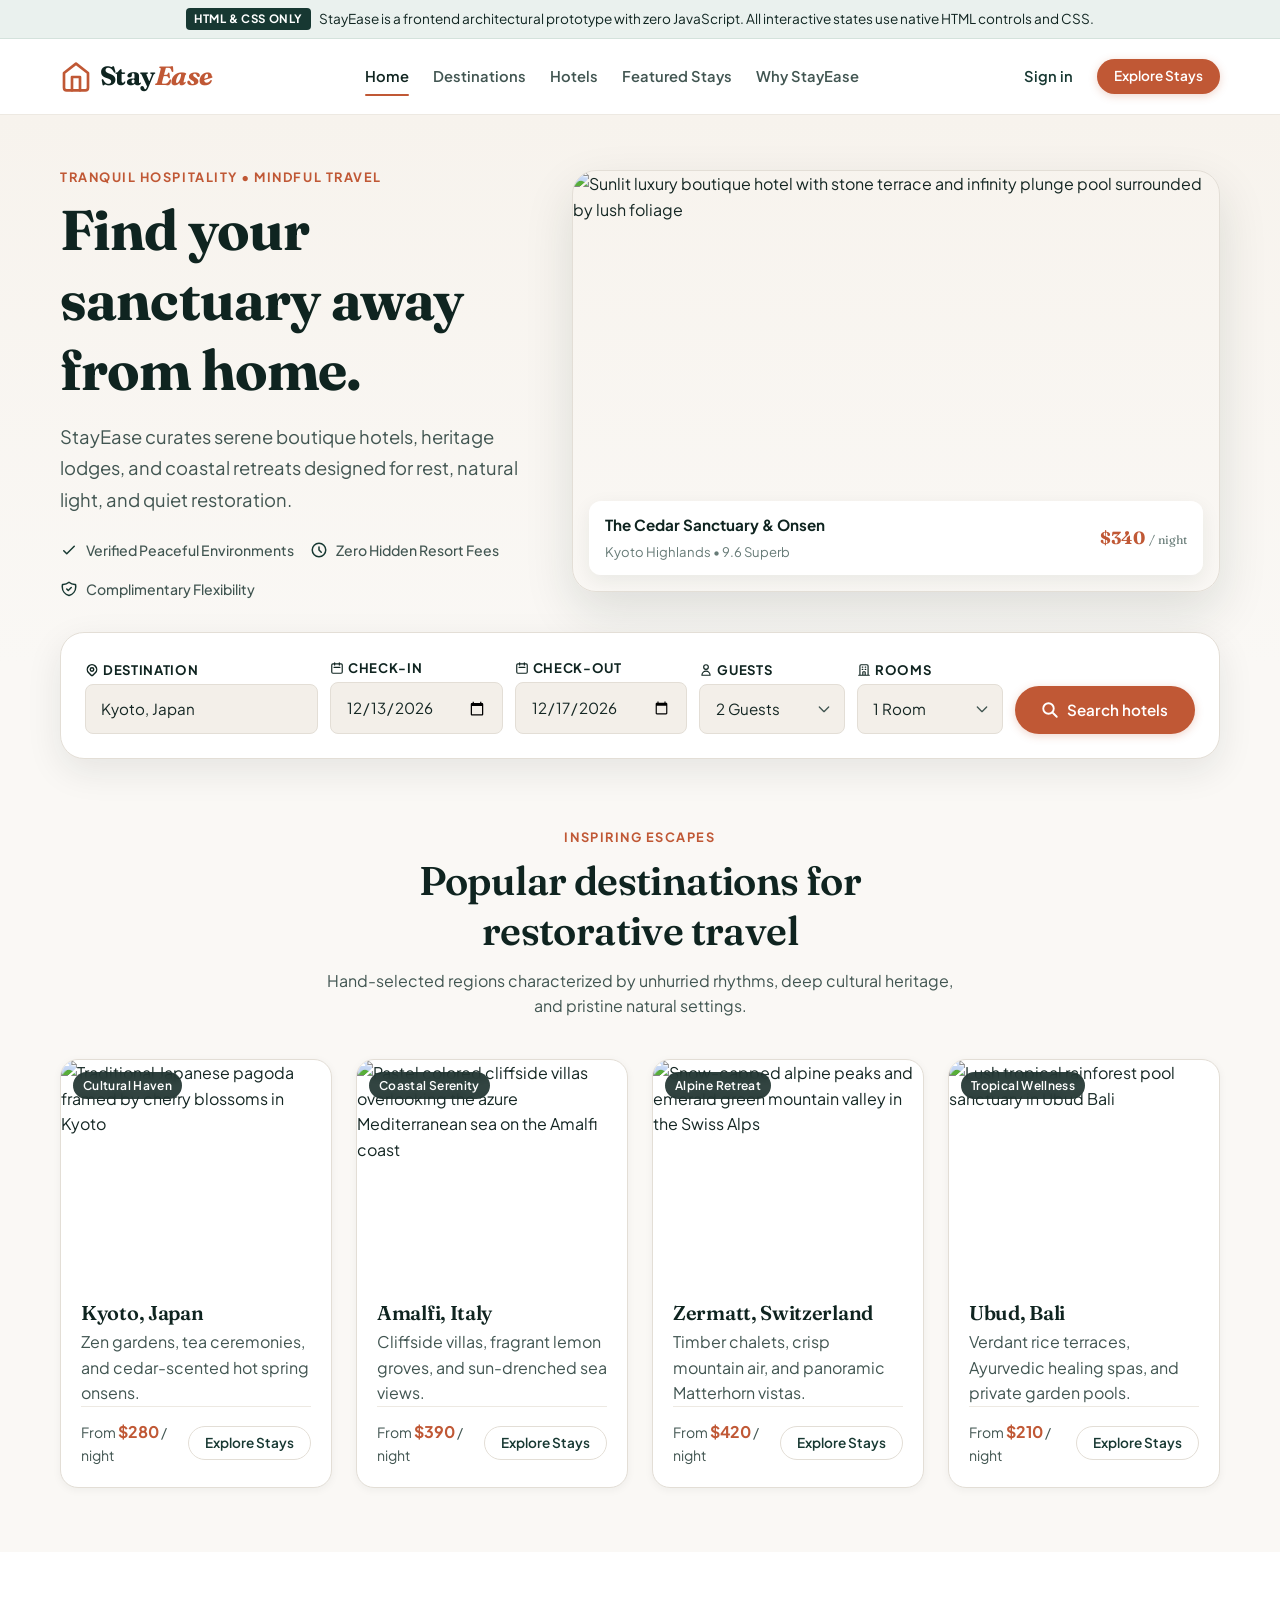
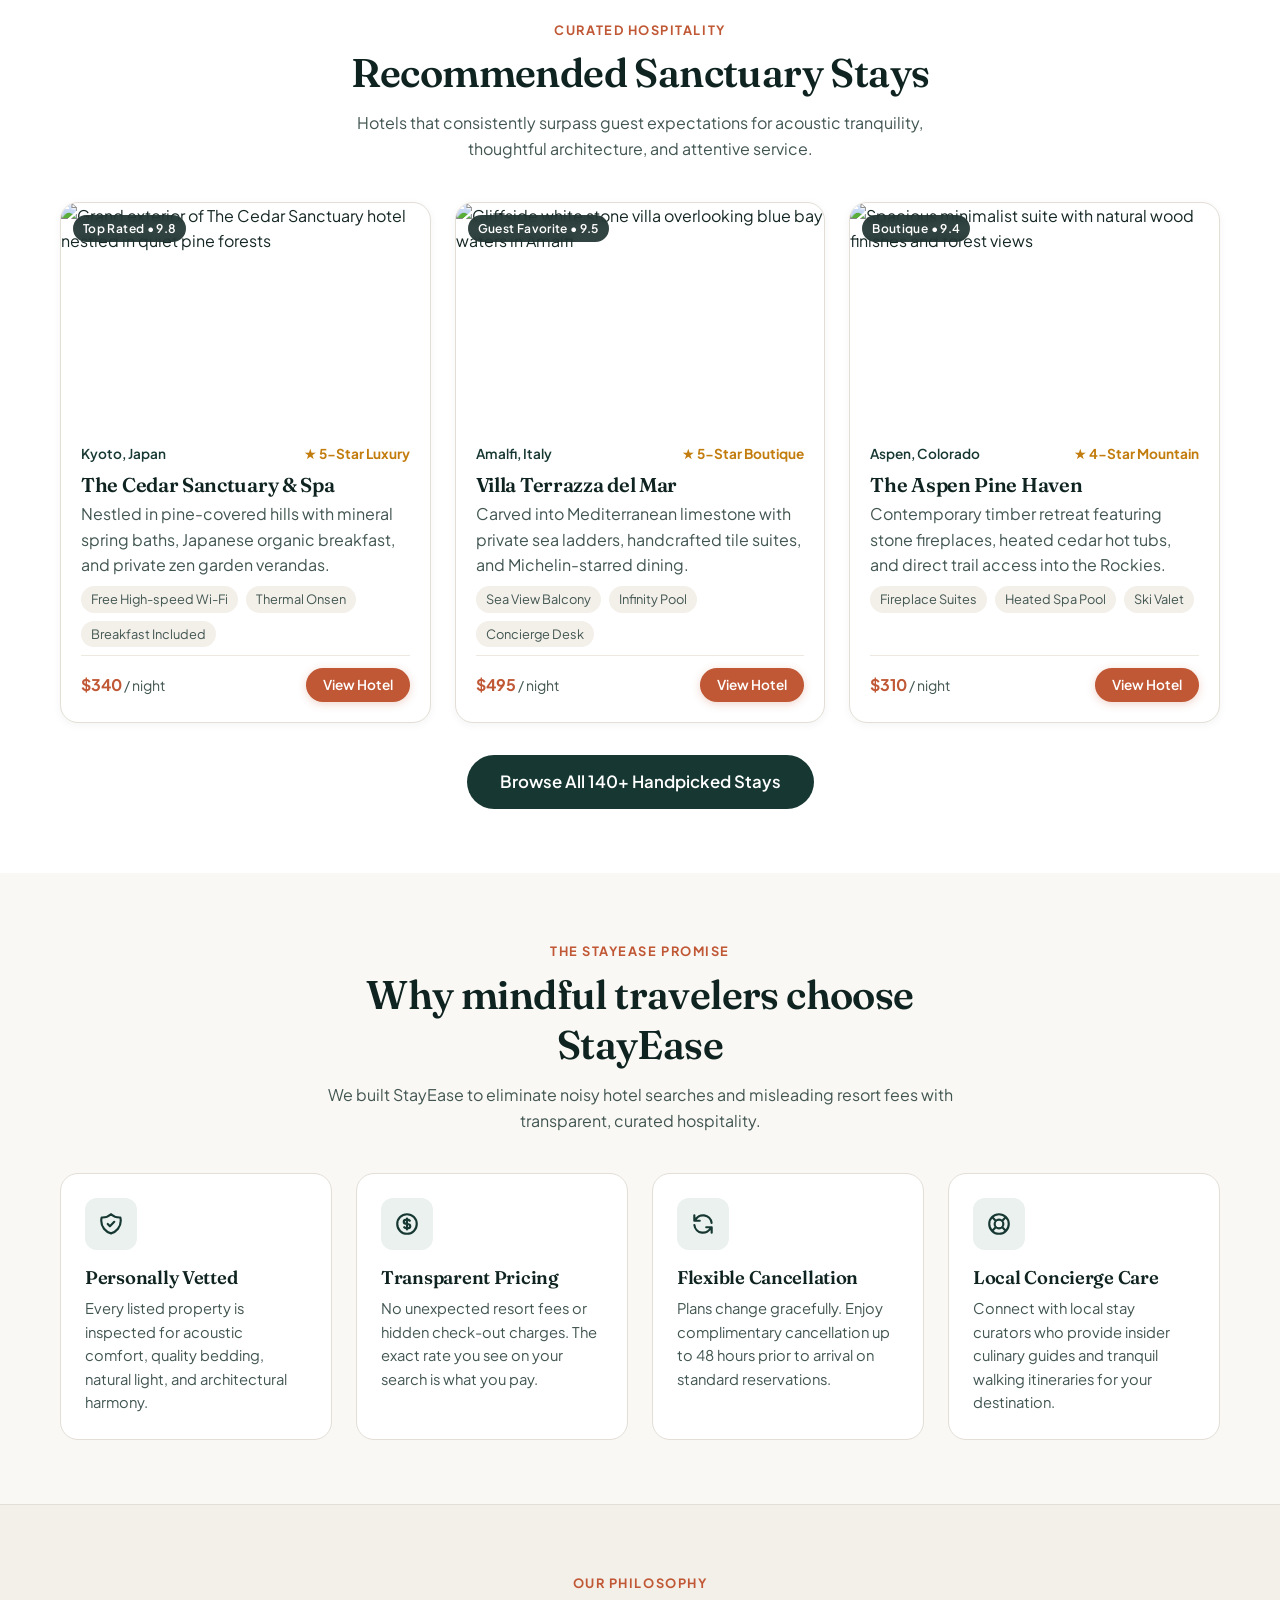
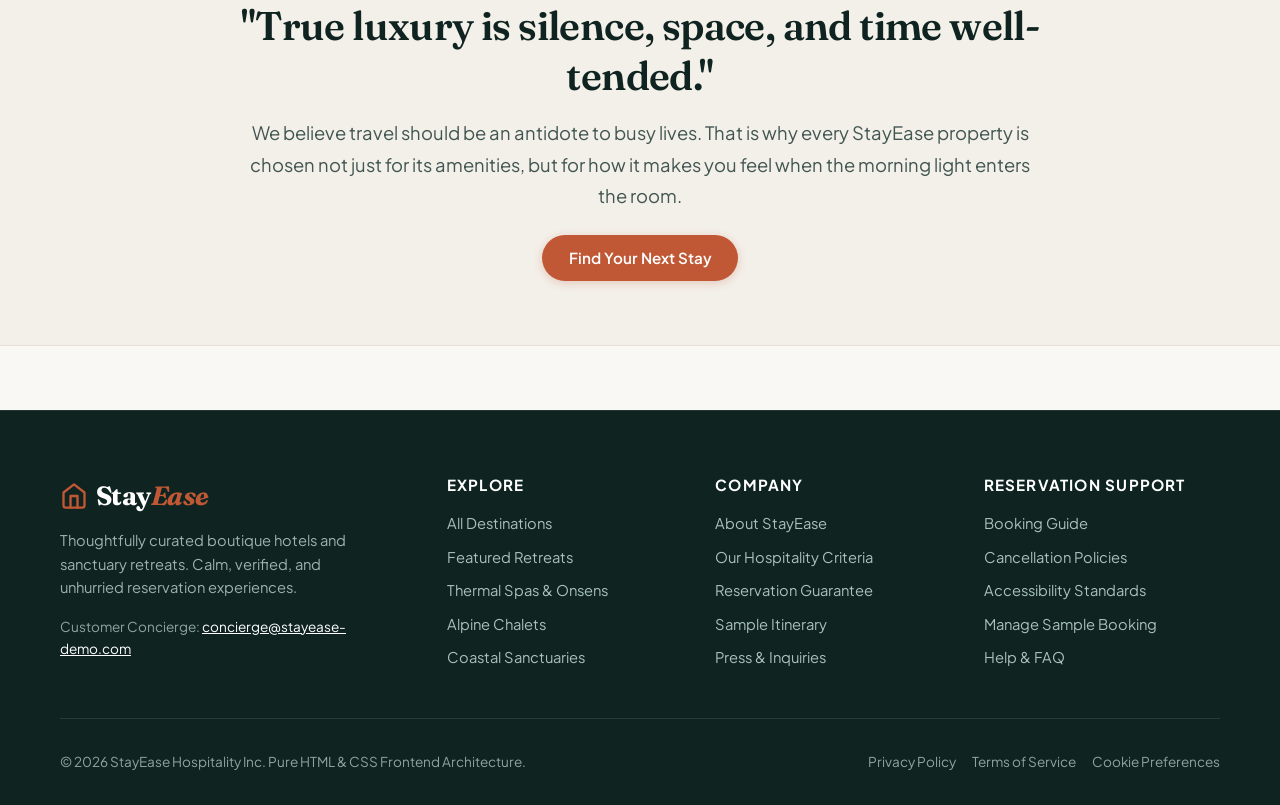
==== commit a20926fa: "Update StayEase hotel website" ====
--- a/index.html
+++ b/index.html
@@ -490,4 +490,5 @@
   </footer>
 
 </body>
+<script src="script.js"></script>
 </html>
